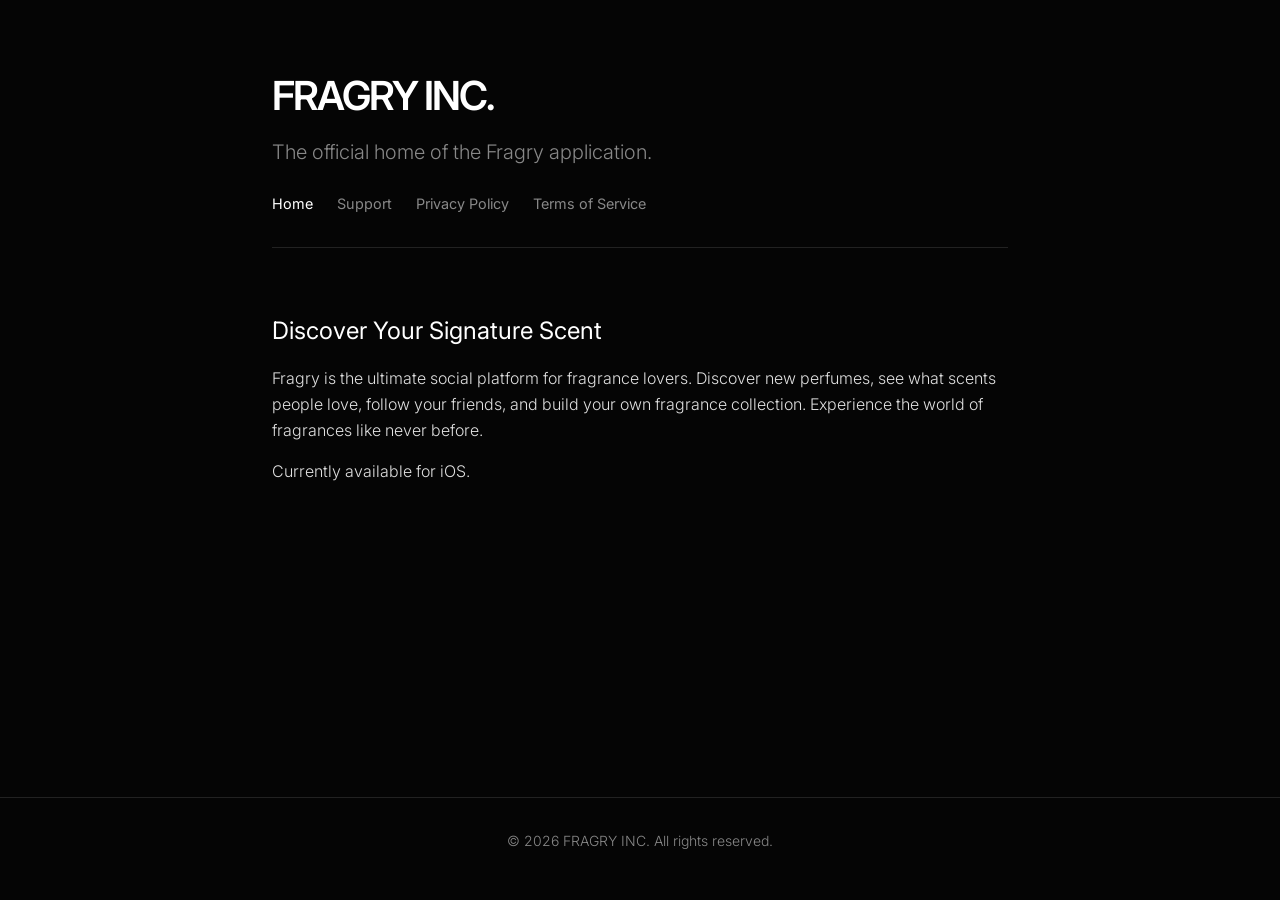
==== index.html @ df9deea4 "Initial commit" ====
<!DOCTYPE html>
<html lang="en">

<head>
    <meta charset="UTF-8">
    <meta name="viewport" content="width=device-width, initial-scale=1.0">
    <title>Fragry - Social Fragrance Discovery</title>
    <meta name="description"
        content="Official website for FRAGRY INC. Discover, review, and share your favorite fragrances with Fragry.">
    <link rel="stylesheet" href="style.css">
</head>

<body>
    <div class="container">
        <header>
            <h1>FRAGRY INC.</h1>
            <p class="lead">The official home of the Fragry application.</p>
            <nav class="nav-links">
                <a href="index.html" style="color: var(--accent-color);">Home</a>
                <a href="support.html">Support</a>
                <a href="privacy.html">Privacy Policy</a>
                <a href="terms.html">Terms of Service</a>
            </nav>
        </header>

        <main class="content-block">
            <h2>Discover Your Signature Scent</h2>
            <p>
                Fragry is the ultimate social platform for fragrance lovers. Discover new perfumes, see what scents
                people love, follow your friends, and build your own fragrance collection. Experience the world of
                fragrances like never before.
            </p>
            <p>
                Currently available for iOS.
            </p>
        </main>
    </div>

    <footer>
        <p>&copy; 2026 FRAGRY INC. All rights reserved.</p>
    </footer>
</body>

</html>
---- style.css ----
@import url('https://fonts.googleapis.com/css2?family=Inter:wght@300;400;600&display=swap');

:root {
  --bg-color: #050505;
  --text-color: #e0e0e0;
  --accent-color: #ffffff;
  --muted-color: #888888;
  --border-color: #222222;
}

* {
  box-sizing: border-box;
  margin: 0;
  padding: 0;
}

body {
  font-family: 'Inter', -apple-system, BlinkMacSystemFont, "Segoe UI", Roboto, Helvetica, Arial, sans-serif;
  background-color: var(--bg-color);
  color: var(--text-color);
  line-height: 1.6;
  min-height: 100vh;
  display: flex;
  flex-direction: column;
}

.container {
  max-width: 800px;
  margin: 0 auto;
  padding: 4rem 2rem;
  flex: 1;
}

header {
  margin-bottom: 4rem;
  border-bottom: 1px solid var(--border-color);
  padding-bottom: 2rem;
}

h1 {
  font-size: 2.5rem;
  font-weight: 600;
  color: var(--accent-color);
  letter-spacing: -0.05em;
  margin-bottom: 0.5rem;
}

h2 {
  font-size: 1.5rem;
  font-weight: 400;
  color: var(--accent-color);
  margin-top: 2rem;
  margin-bottom: 1rem;
}

h3 {
  font-size: 1.2rem;
  font-weight: 600;
  color: var(--accent-color);
  margin-top: 1.5rem;
  margin-bottom: 0.5rem;
}

p {
  margin-bottom: 1rem;
  font-weight: 300;
}

.lead {
  font-size: 1.25rem;
  color: var(--muted-color);
  max-width: 600px;
}

a {
  color: var(--accent-color);
  text-decoration: underline;
  text-underline-offset: 4px;
  transition: opacity 0.2s ease;
}

a:hover {
  opacity: 0.7;
}

footer {
  text-align: center;
  padding: 2rem 0;
  border-top: 1px solid var(--border-color);
  color: var(--muted-color);
  font-size: 0.875rem;
  margin-top: auto;
}

.nav-links {
  margin-top: 1.5rem;
  display: flex;
  gap: 1.5rem;
}

.nav-links a {
  text-decoration: none;
  font-size: 0.9rem;
  color: var(--muted-color);
}

.nav-links a:hover {
  color: var(--accent-color);
}

.content-block {
  margin-bottom: 3rem;
}

ul {
  margin-bottom: 1rem;
  padding-left: 1.5rem;
}

li {
  margin-bottom: 0.5rem;
}

@media (max-width: 600px) {
  .container {
    padding: 2rem 1.5rem;
  }
  
  h1 {
    font-size: 2rem;
  }
}
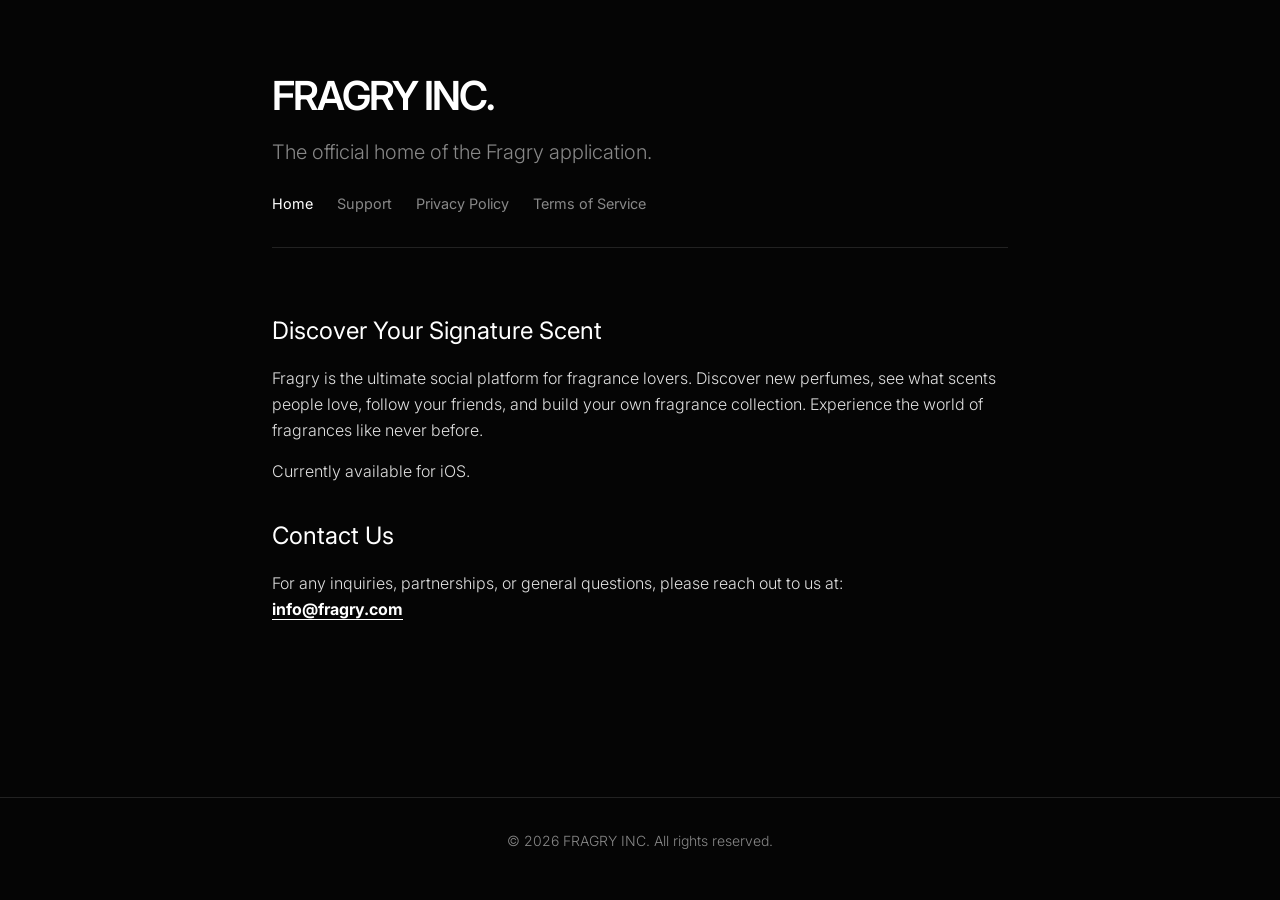
==== commit 0d3ea6cd: "Add Contact section to index.html" ====
--- a/index.html
+++ b/index.html
@@ -33,6 +33,12 @@
             <p>
                 Currently available for iOS.
             </p>
+
+            <h2>Contact Us</h2>
+            <p>
+                For any inquiries, partnerships, or general questions, please reach out to us at:<br>
+                <strong><a href="mailto:info@fragry.com">info@fragry.com</a></strong>
+            </p>
         </main>
     </div>
 
